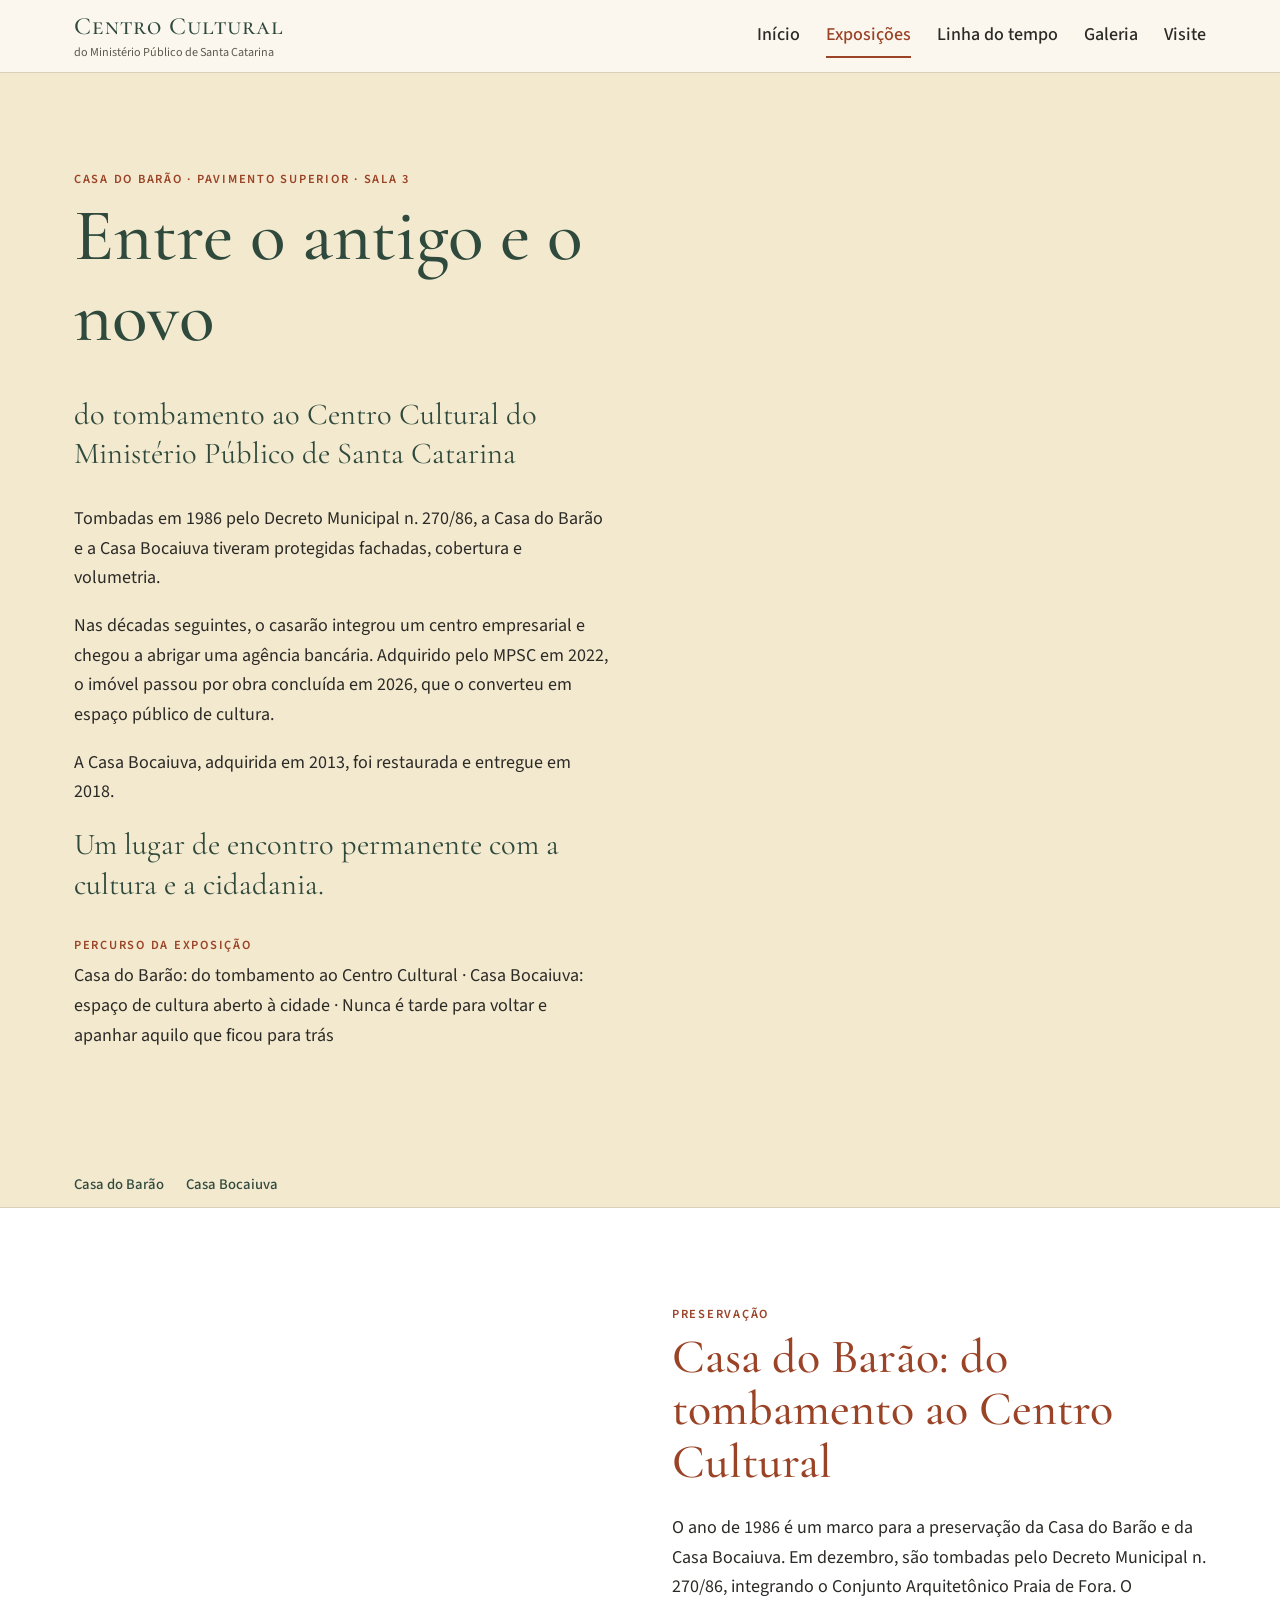
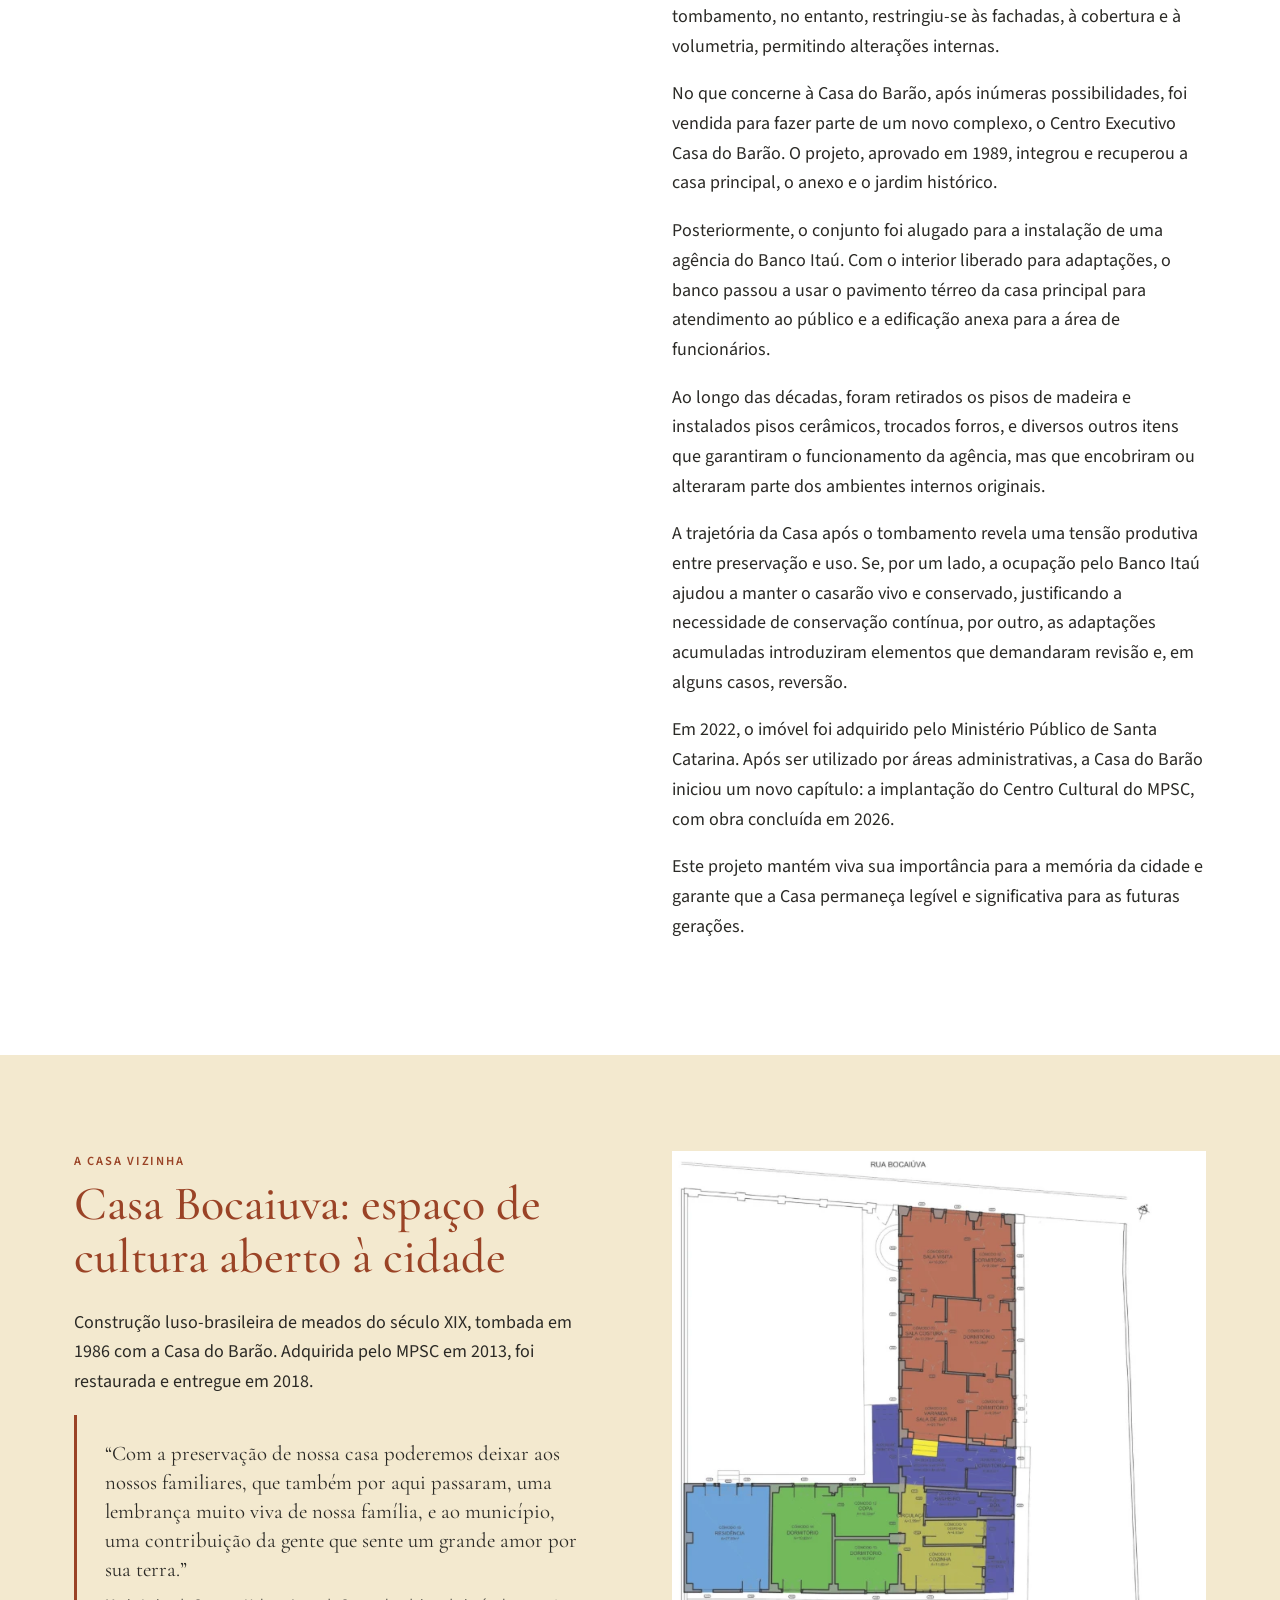
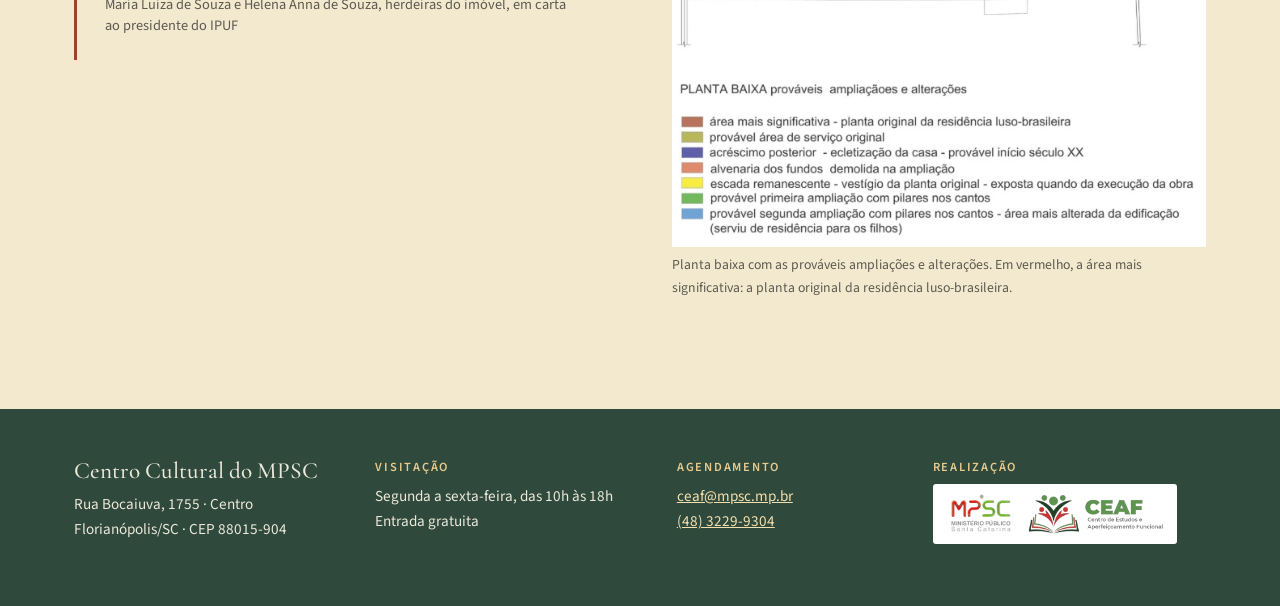
==== antigo-novo.html @ 34cc7387 "Reorganiza o site pelas exposicoes da Casa do Barao Co-Authored-By: Claude Opus 5.5 <noreply@anthrop" ====
<!doctype html>
<html lang="pt-BR"><head><meta charset="utf-8"><meta name="viewport" content="width=device-width,initial-scale=1">
<title>Entre o antigo e o novo · Centro Cultural do MPSC</title>
<meta name="description" content="Exposição Entre o antigo e o novo, na Casa do Barão: do tombamento ao Centro Cultural do Ministério Público de Santa Catarina.">
<link rel="preconnect" href="https://fonts.googleapis.com"><link rel="preconnect" href="https://fonts.gstatic.com" crossorigin>
<link href="https://fonts.googleapis.com/css2?family=Cormorant+Garamond:ital,wght@0,500;0,600;1,500&family=Source+Sans+3:wght@400;500;600&display=swap" rel="stylesheet">
<link rel="stylesheet" href="estilo.css"></head><body>
<div id="topo"></div>
<main id="conteudo">
<section id="apresentacao" class="secao areia"><div class="faixa duas">
  <div><p class="rotulo">Casa do Barão · Pavimento superior · Sala 3</p><h1>Entre o antigo e o novo</h1><p class="lead">do tombamento ao Centro Cultural do Ministério Público de Santa Catarina</p>
  <p>Tombadas em 1986 pelo Decreto Municipal n. 270/86, a Casa do Barão e a Casa Bocaiuva tiveram protegidas fachadas, cobertura e volumetria.</p>
  <p>Nas décadas seguintes, o casarão integrou um centro empresarial e chegou a abrigar uma agência bancária. Adquirido pelo MPSC em 2022, o imóvel passou por obra concluída em 2026, que o converteu em espaço público de cultura.</p>
  <p>A Casa Bocaiuva, adquirida em 2013, foi restaurada e entregue em 2018.</p>
  <p class="lead">Um lugar de encontro permanente com a cultura e a cidadania.</p>
  <p class="rotulo" style="margin-top:26px">Percurso da exposição</p>
  <p>Casa do Barão: do tombamento ao Centro Cultural · Casa Bocaiuva: espaço de cultura aberto à cidade · Nunca é tarde para voltar e apanhar aquilo que ficou para trás</p></div>
  <div class="mosaico"><div data-f="obra-vista" class="larga" data-grande></div><div data-f="barao-3" class="retrato"></div><div data-f="bocaiuva-6" class="retrato"></div></div>
</div></section>

<nav class="capitulos" aria-label="Partes da exposição"><div class="faixa"><a href="#tombamento">Casa do Barão</a><a href="#bocaiuva">Casa Bocaiuva</a></div></nav>

<section id="tombamento" class="secao branco"><div class="faixa duas">
  <div class="mosaico"><div data-f="obra-interior" class="retrato"></div><div data-f="obra-janela" class="retrato"></div><div data-f="obra-vista" class="larga"></div></div>
  <div><p class="rotulo">Preservação</p><h2>Casa do Barão: do tombamento ao Centro Cultural</h2>
  <p>O ano de 1986 é um marco para a preservação da Casa do Barão e da Casa Bocaiuva. Em dezembro, são tombadas pelo Decreto Municipal n. 270/86, integrando o Conjunto Arquitetônico Praia de Fora. O tombamento, no entanto, restringiu-se às fachadas, à cobertura e à volumetria, permitindo alterações internas.</p>
  <p>No que concerne à Casa do Barão, após inúmeras possibilidades, foi vendida para fazer parte de um novo complexo, o Centro Executivo Casa do Barão. O projeto, aprovado em 1989, integrou e recuperou a casa principal, o anexo e o jardim histórico.</p>
  <p>Posteriormente, o conjunto foi alugado para a instalação de uma agência do Banco Itaú. Com o interior liberado para adaptações, o banco passou a usar o pavimento térreo da casa principal para atendimento ao público e a edificação anexa para a área de funcionários.</p>
  <p>Ao longo das décadas, foram retirados os pisos de madeira e instalados pisos cerâmicos, trocados forros, e diversos outros itens que garantiram o funcionamento da agência, mas que encobriram ou alteraram parte dos ambientes internos originais.</p>
  <p>A trajetória da Casa após o tombamento revela uma tensão produtiva entre preservação e uso. Se, por um lado, a ocupação pelo Banco Itaú ajudou a manter o casarão vivo e conservado, justificando a necessidade de conservação contínua, por outro, as adaptações acumuladas introduziram elementos que demandaram revisão e, em alguns casos, reversão.</p>
  <p>Em 2022, o imóvel foi adquirido pelo Ministério Público de Santa Catarina. Após ser utilizado por áreas administrativas, a Casa do Barão iniciou um novo capítulo: a implantação do Centro Cultural do MPSC, com obra concluída em 2026.</p>
  <p>Este projeto mantém viva sua importância para a memória da cidade e garante que a Casa permaneça legível e significativa para as futuras gerações.</p></div>
</div></section>

<section id="bocaiuva" class="secao areia"><div class="faixa duas">
  <div><p class="rotulo">A casa vizinha</p><h2>Casa Bocaiuva: espaço de cultura aberto à cidade</h2>
  <p>Construção luso-brasileira de meados do século XIX, tombada em 1986 com a Casa do Barão. Adquirida pelo MPSC em 2013, foi restaurada e entregue em 2018.</p>
  <blockquote class="citacao">“Com a preservação de nossa casa poderemos deixar aos nossos familiares, que também por aqui passaram, uma lembrança muito viva de nossa família, e ao município, uma contribuição da gente que sente um grande amor por sua terra.”<footer>Maria Luiza de Souza e Helena Anna de Souza, herdeiras do imóvel, em carta ao presidente do IPUF</footer></blockquote>
  <div class="mosaico" style="margin-top:20px"><div data-f="bocaiuva-fachada" class="larga"></div><div data-f="bocaiuva-8"></div><div data-f="bocaiuva"></div></div></div>
  <div><figure class="crop" style="--iw:1556;--ih:2000;--x:480;--y:1020;--w:660;--h:860"><img src="marca/carta-planta.webp" alt="Planta baixa da Casa Bocaiuva com as prováveis ampliações e alterações identificadas por cores"></figure><p class="nota">Planta baixa com as prováveis ampliações e alterações. Em vermelho, a área mais significativa: a planta original da residência luso-brasileira.</p></div>
</div></section>
</main>
<div id="rodape"></div>
<script src="fotos.js"></script><script src="site.js"></script>
</body></html>
---- estilo.css ----
:root{--creme:#fbf7ef;--areia:#f3e9cf;--papel:#fff;--verde:#2f4a3c;--verde-claro:#e2e8dc;--terracota:#9a4326;--rosa:#f1dfd5;--tinta:#2b2a26;--suave:#5d5a50;--linha:#d9d0ba;--serif:"Cormorant Garamond",Georgia,serif;--sans:"Source Sans 3","Segoe UI",sans-serif}
*{box-sizing:border-box}html{scroll-behavior:smooth;scroll-padding-top:88px}body{margin:0;background:var(--creme);color:var(--tinta);font:400 18px/1.65 var(--sans)}img{max-width:100%;display:block}a{color:var(--terracota)}a:hover{color:var(--verde)}:focus-visible{outline:3px solid var(--terracota);outline-offset:2px}
h1,h2,h3{font-family:var(--serif);font-weight:500;line-height:1.1;margin:0 0 .5em;color:var(--verde)}h1{font-size:clamp(2.6rem,6vw,4.6rem)}h2{font-size:clamp(2rem,4vw,3rem);color:var(--terracota)}h3{font-size:1.6rem}p{margin:0 0 1em}
.faixa{width:min(1180px,100%);margin:auto;padding-inline:24px}.estreita{max-width:760px}.secao{padding:clamp(56px,8vw,96px) 0}.areia{background:var(--areia)}.branco{background:var(--papel)}.verde{background:var(--verde);color:#f6f2e6}.verde h1,.verde h2,.verde h3{color:#f6e8c6}.cartao .botao{color:#fff}
.rotulo{font-size:.78rem;font-weight:600;letter-spacing:.14em;text-transform:uppercase;color:var(--terracota);margin-bottom:.5em}.verde .rotulo{color:#e7c98d}.lead{font-family:var(--serif);font-size:clamp(1.45rem,2.5vw,1.9rem);line-height:1.3;color:var(--verde)}
.pular{position:absolute;left:-999px;background:var(--verde);color:#fff;padding:8px 16px;z-index:60}.pular:focus{left:8px;top:8px}
.topo{position:sticky;top:0;z-index:40;background:rgba(251,247,239,.97);border-bottom:1px solid var(--linha)}.topo .faixa{display:flex;align-items:center;justify-content:space-between;min-height:72px;gap:20px}.marca{text-decoration:none;color:var(--verde);line-height:1.1}.marca strong{display:block;font:500 1.55rem var(--serif);font-variant:small-caps;letter-spacing:.04em}.marca span{font-size:.76rem;color:var(--suave)}
.topo nav{display:flex;gap:26px}.topo nav a{color:var(--tinta);text-decoration:none;font-weight:500;padding:6px 0;border-bottom:2px solid transparent}.topo nav a:hover,.topo nav a[aria-current]{color:var(--terracota);border-color:var(--terracota)}.menu-botao{display:none;position:relative;flex:none;width:46px;height:46px;padding:0;background:none;border:1px solid var(--verde);border-radius:3px;cursor:pointer}.menu-botao span{position:absolute;left:11px;right:11px;height:2px;background:var(--verde);transition:transform .2s,opacity .2s,top .2s}.menu-botao span:nth-child(1){top:14px}.menu-botao span:nth-child(2){top:21px}.menu-botao span:nth-child(3){top:28px}.menu-botao[aria-expanded=true] span:nth-child(1){top:21px;transform:rotate(45deg)}.menu-botao[aria-expanded=true] span:nth-child(2){opacity:0}.menu-botao[aria-expanded=true] span:nth-child(3){top:21px;transform:rotate(-45deg)}
.capa{background:var(--creme);text-align:center;padding:36px 0 64px}.capa .fachada{width:min(980px,100%);margin:0 auto 22px}.capa h1{font-variant:small-caps;letter-spacing:.03em;margin-bottom:.1em}.capa .sub{font-family:var(--serif);font-size:clamp(1.3rem,2.6vw,1.9rem);color:var(--verde);margin-bottom:24px}.fio{width:64px;height:2px;background:var(--terracota);margin:0 auto 22px}.capa .expo{font-family:var(--serif);font-style:italic;font-size:clamp(1.3rem,2.4vw,1.75rem);line-height:1.25;color:var(--terracota);margin-bottom:6px}
.botoes{display:flex;gap:12px;justify-content:center;flex-wrap:wrap;margin-top:26px}.botao{display:inline-block;padding:11px 24px;background:var(--verde);color:#fff;text-decoration:none;font-weight:600;border:1px solid var(--verde);border-radius:3px}.botao:hover{background:var(--terracota);border-color:var(--terracota);color:#fff}.botao.claro{background:transparent;color:var(--verde)}.botao.claro:hover{color:#fff}
.duas{display:grid;grid-template-columns:1fr 1fr;gap:clamp(32px,5vw,72px);align-items:start}.tres{display:grid;grid-template-columns:repeat(3,1fr);gap:28px}.mosaico{display:grid;grid-template-columns:repeat(2,1fr);gap:16px}.mosaico .larga{grid-column:1/-1}
.espaco{border-left:3px solid var(--terracota);padding:2px 0 2px 20px}.espaco p{margin:0;color:var(--suave)}
.foto{margin:0}.foto button{display:block;width:100%;padding:0;border:0;background:#e9e2d0;cursor:zoom-in;overflow:hidden}.foto img{width:100%;height:100%;object-fit:cover;aspect-ratio:4/3;transition:transform .35s}.foto button:hover img{transform:scale(1.025)}.foto.livre img{aspect-ratio:auto;height:auto;object-fit:contain}.foto.retrato img{aspect-ratio:4/5;object-position:top}.foto figcaption{font-size:.86rem;line-height:1.35;color:var(--suave);padding-top:7px}.verde .foto figcaption{color:#d9d8c8}
.cartao{background:var(--papel);border:1px solid var(--linha);display:flex;flex-direction:column}.cartao .corpo{padding:24px}.cartao .foto figcaption{display:none}.cartao p:last-child{margin:0}
.capitulos{position:sticky;top:73px;z-index:30;background:var(--areia);border-bottom:1px solid var(--linha);overflow-x:auto}.capitulos .faixa{display:flex;gap:22px;white-space:nowrap;padding-block:9px}.capitulos a{font-size:.92rem;font-weight:500;color:var(--verde);text-decoration:none}.capitulos a:hover{color:var(--terracota);text-decoration:underline}
.cabeca{padding:clamp(44px,7vw,80px) 0 clamp(28px,4vw,44px)}.cabeca p{max-width:760px}
.tempo{list-style:none;margin:32px 0 0;padding:0;position:relative}.tempo:before{content:"";position:absolute;left:43px;top:0;bottom:0;width:3px;background:#8c7f68}.tempo li{position:relative;display:grid;grid-template-columns:90px 1fr;gap:24px;align-items:center;padding:9px 0}.tempo b{display:grid;place-items:center;width:88px;height:88px;border-radius:50%;background:#8c7f68;color:#fff;font:600 1.5rem var(--serif);position:relative}.tempo p{margin:0;max-width:720px}
.citacao{font-family:var(--serif);font-size:1.3rem;line-height:1.4;background:var(--areia);border-left:3px solid var(--terracota);padding:24px 28px;margin:0}.citacao footer{font:400 .9rem var(--sans);color:var(--suave);margin-top:10px}
.crop{position:relative;overflow:hidden;aspect-ratio:var(--w)/var(--h);background:#fff;margin:0}.crop img{position:absolute;max-width:none;width:calc(var(--iw)/var(--w)*100%);left:calc(var(--x)/var(--w)*-100%);top:calc(var(--y)/var(--h)*-100%)}.nota{font-size:.86rem;color:var(--suave);padding-top:7px}
.embreve{border:1px dashed var(--terracota);background:var(--rosa);padding:clamp(24px,4vw,40px)}.selo{display:inline-block;background:var(--terracota);color:#fff;font-size:.76rem;font-weight:600;letter-spacing:.12em;text-transform:uppercase;padding:4px 12px;border-radius:2px;margin-bottom:14px}
.percurso{list-style:none;padding:0;margin:0;border-top:1px solid var(--linha)}.percurso li{padding:8px 0;border-bottom:1px solid var(--linha)}
#filtros{display:flex;flex-wrap:wrap;gap:8px;margin-bottom:26px}#filtros button{font:500 .92rem var(--sans);padding:7px 15px;background:transparent;color:var(--verde);border:1px solid var(--verde);border-radius:20px;cursor:pointer}#filtros button[aria-pressed=true]{background:var(--verde);color:#fff}#galeria{display:grid;grid-template-columns:repeat(auto-fill,minmax(250px,1fr));gap:22px}.foto[hidden]{display:none}
.caixa{width:100vw;height:100dvh;max-width:none;max-height:none;margin:0;border:0;padding:56px 64px 18px;background:rgba(24,27,23,.97);color:#f1eee3}.caixa[open]{display:flex;align-items:center;justify-content:center}.caixa figure{margin:0;display:flex;flex-direction:column;align-items:center;min-width:0;height:100%;flex:1}.caixa img{flex:1;min-height:0;width:100%;object-fit:contain}.caixa figcaption{padding-top:10px;text-align:center;font-size:.95rem}.caixa a{color:#e7c98d;margin-left:10px}.caixa button{background:none;border:1px solid #8e8a7c;color:#fff;cursor:pointer;border-radius:3px}.fechar{position:absolute;top:12px;right:16px;padding:6px 15px;font:500 .9rem var(--sans)}.ant,.prox{position:absolute;top:50%;transform:translateY(-50%);width:44px;height:60px;font-size:1.7rem}.ant{left:10px}.prox{right:10px}
.plantas{display:grid;grid-template-columns:1fr 1fr;gap:24px}.plantas svg{width:100%;height:auto;background:var(--papel);border:1px solid var(--linha)}.plantas text{font-family:var(--serif);font-size:17px;fill:var(--terracota);font-style:italic}.plantas .n{font:600 13px var(--sans);fill:#fff}.plantas .p{font:400 12px var(--sans);fill:var(--suave)}
.dados{display:grid;grid-template-columns:repeat(2,1fr);gap:26px}.dados p:last-child{margin:0}
.rodape{background:var(--verde);color:#ece8da;padding:48px 0;font-size:.95rem}.rodape a{color:#f3dfae}.rodape .rotulo{color:#e7c98d}.rodape-grade{display:grid;grid-template-columns:1.2fr 1.2fr 1fr 1.2fr;gap:28px}.rodape-titulo{font:500 1.45rem var(--serif);margin-bottom:.3em}.logos{display:flex;gap:10px;align-items:center;background:#fff;padding:8px 12px;width:max-content;max-width:100%;border-radius:3px}.logos img{height:44px;width:auto;min-width:0}
@media(max-width:900px){.duas,.plantas{grid-template-columns:1fr}.tres{grid-template-columns:1fr 1fr}.rodape-grade{grid-template-columns:1fr 1fr}.menu-botao{display:block}.topo nav{display:none;position:absolute;top:100%;left:0;right:0;background:var(--creme);border-bottom:1px solid var(--linha);flex-direction:column;gap:0;padding:4px 24px 12px;max-height:calc(100dvh - 73px);overflow-y:auto;box-shadow:0 10px 20px rgba(43,42,38,.14)}.topo nav.aberto{display:flex}.topo nav a{padding:13px 4px;border-bottom:1px solid var(--linha);font-size:1.08rem}.topo nav a:last-child{border-bottom:0}.topo nav a:hover,.topo nav a[aria-current]{border-bottom-color:var(--linha);font-weight:600}.topo nav a:last-child:hover,.topo nav a:last-child[aria-current]{border-bottom:0}}
@media(max-width:600px){body{font-size:17px}.faixa{padding-inline:16px}.tres,.dados,.rodape-grade{grid-template-columns:1fr}.tempo:before{left:31px}.tempo li{grid-template-columns:64px 1fr;gap:14px}.tempo b{width:64px;height:64px;font-size:1.15rem}#galeria{grid-template-columns:1fr 1fr;gap:12px}.caixa{padding:54px 10px 12px}.ant,.prox{top:auto;bottom:10px;transform:none;height:40px}.marca span{font-size:.68rem}}
.agenda{background:var(--papel);border:1px solid var(--linha);padding:clamp(20px,4vw,36px)}.campos{display:grid;grid-template-columns:1fr 1fr;gap:18px}.campo{display:flex;flex-direction:column;gap:5px;min-width:0}.campo.larga{grid-column:1/-1}.campo label{font-weight:600;font-size:.95rem;color:var(--verde)}.campo small{font-weight:400;color:var(--suave)}.campo input,.campo select,.campo textarea{width:100%;min-height:46px;padding:9px 11px;font:400 1rem var(--sans);color:var(--tinta);background:var(--creme);border:1px solid #8c7f68;border-radius:3px}.campo textarea{min-height:104px;resize:vertical}.agenda .botao{margin-top:20px;cursor:pointer;font-family:var(--sans);font-size:1rem}.agenda-nota{font-size:.88rem;color:var(--suave);margin:12px 0 0}.agenda-aviso{margin-top:18px;padding:16px 18px;background:var(--verde-claro);border-left:3px solid var(--verde)}.agenda-aviso p{margin:0 0 10px}.agenda-aviso button{font:600 .92rem var(--sans);padding:8px 14px;background:transparent;color:var(--verde);border:1px solid var(--verde);border-radius:3px;cursor:pointer}
@media(max-width:600px){.campos{grid-template-columns:1fr}.agenda .botao{width:100%}}
@media(prefers-reduced-motion:reduce){html{scroll-behavior:auto}.foto img,.menu-botao span{transition:none}}
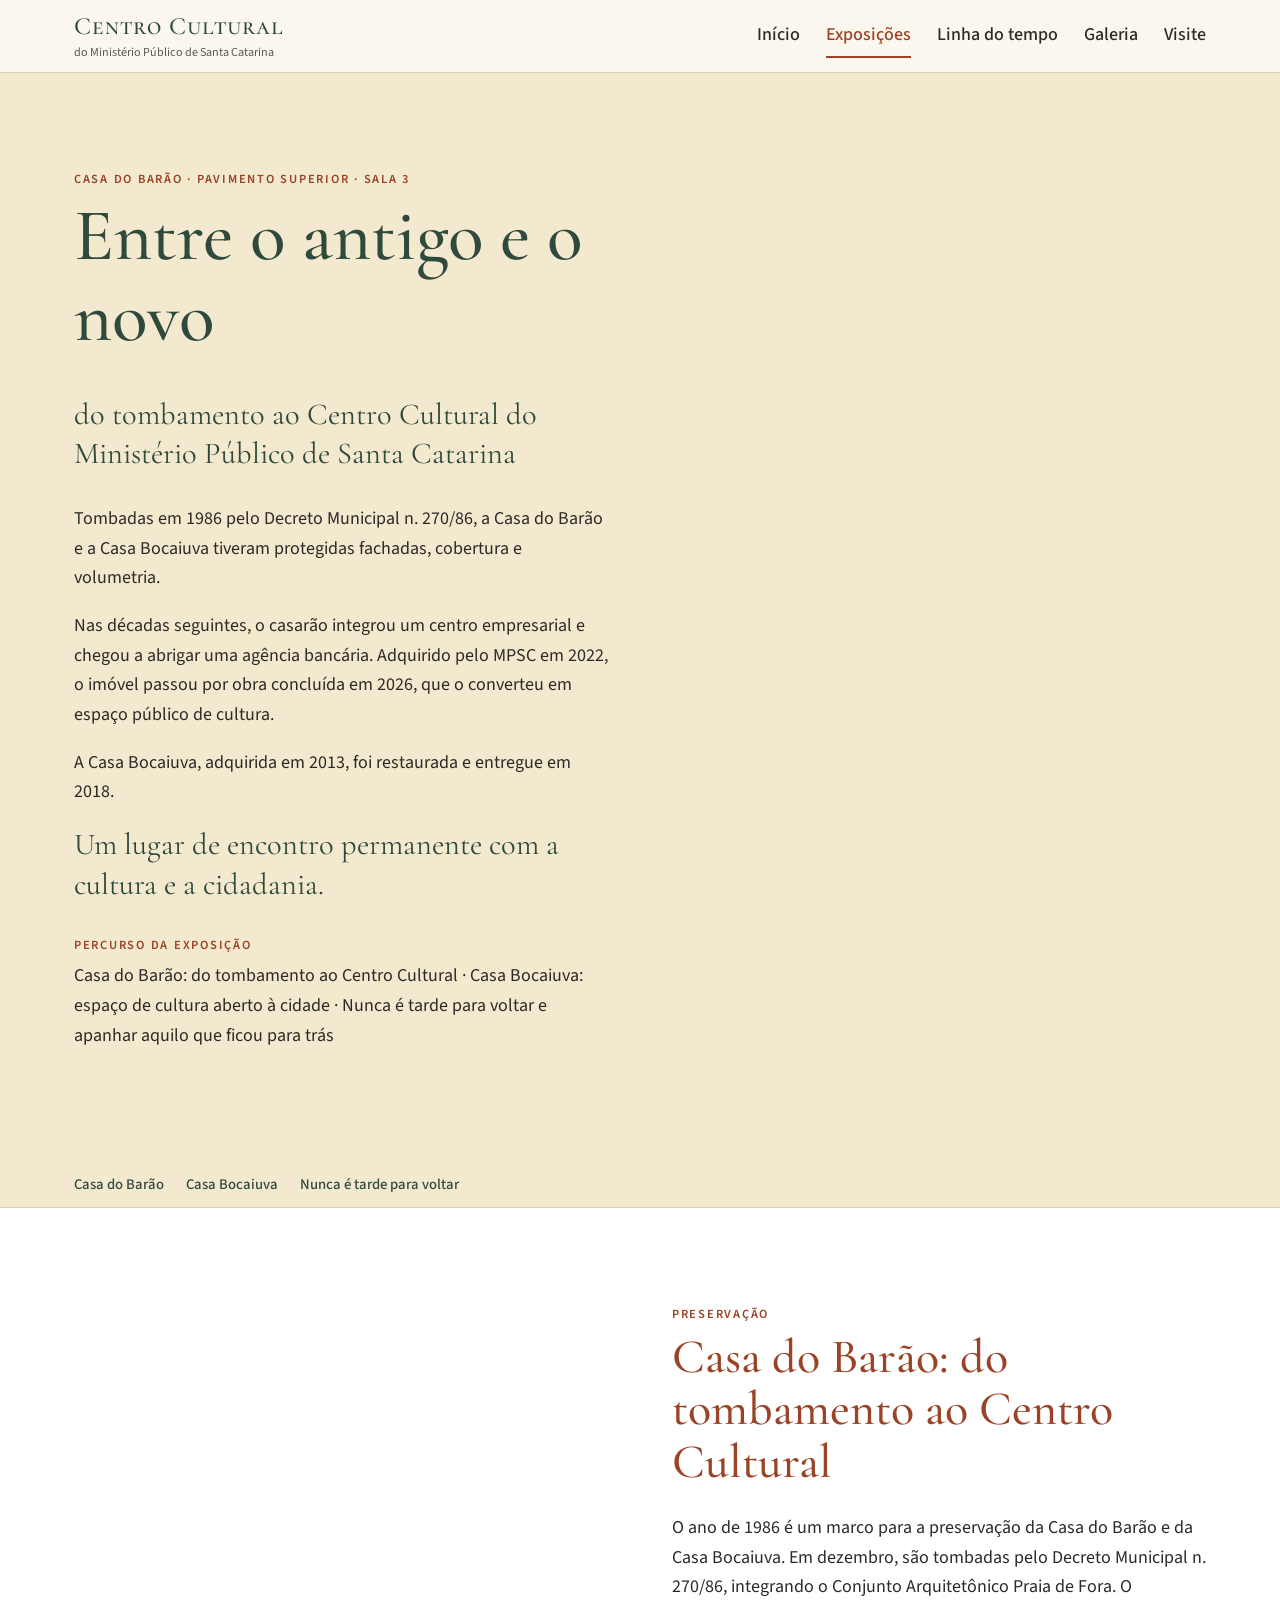
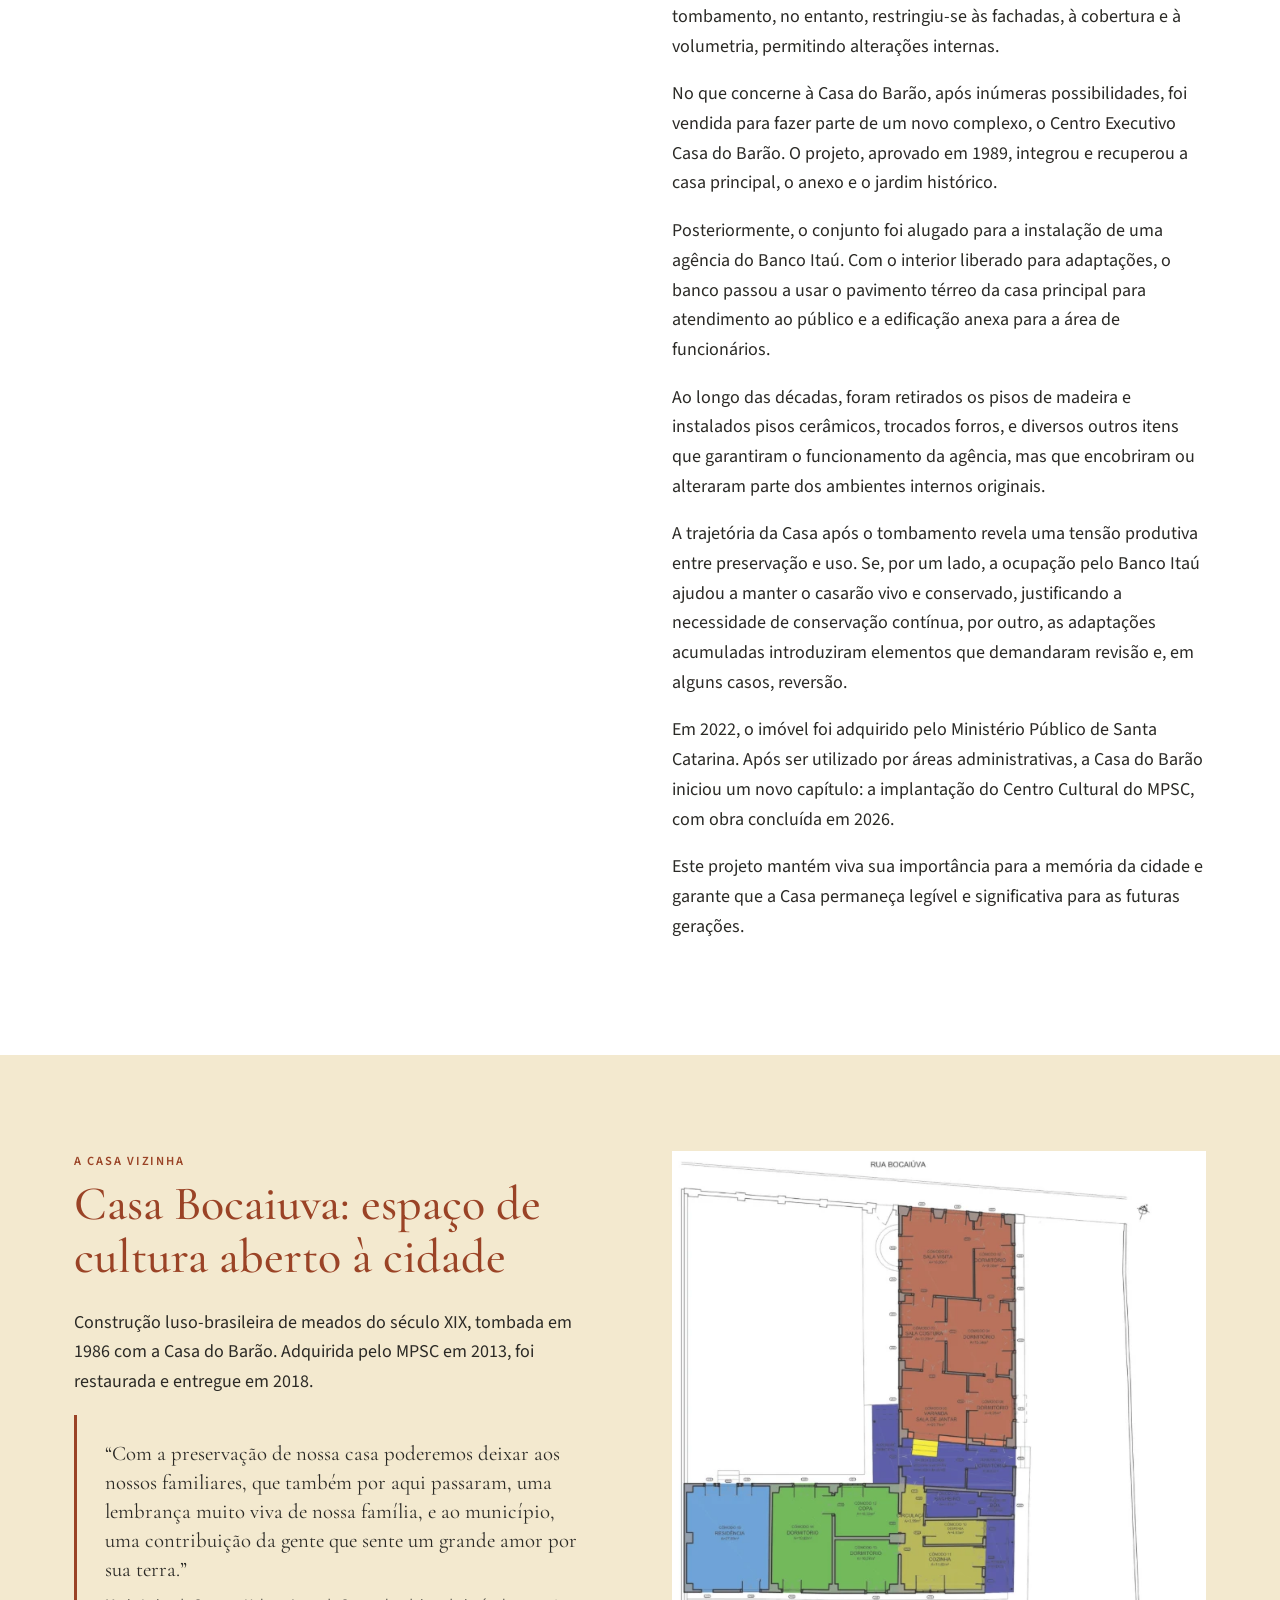
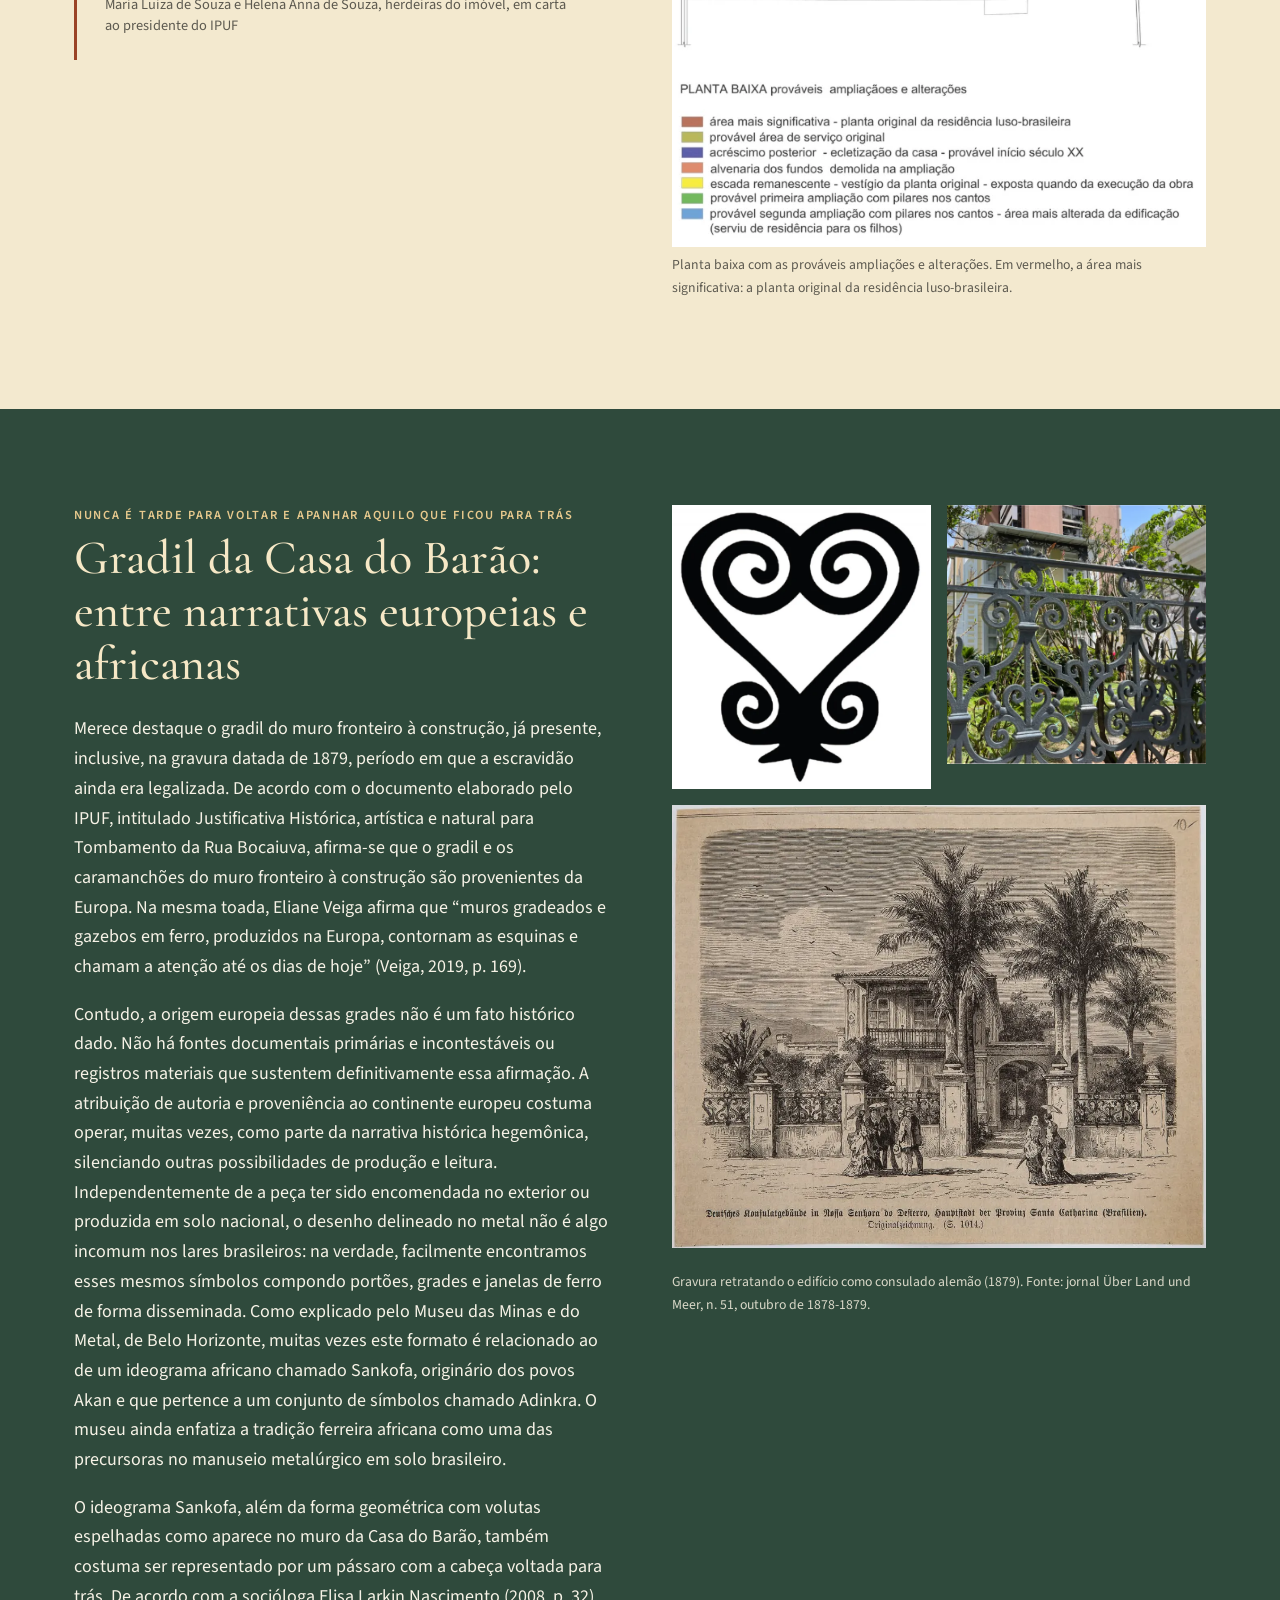
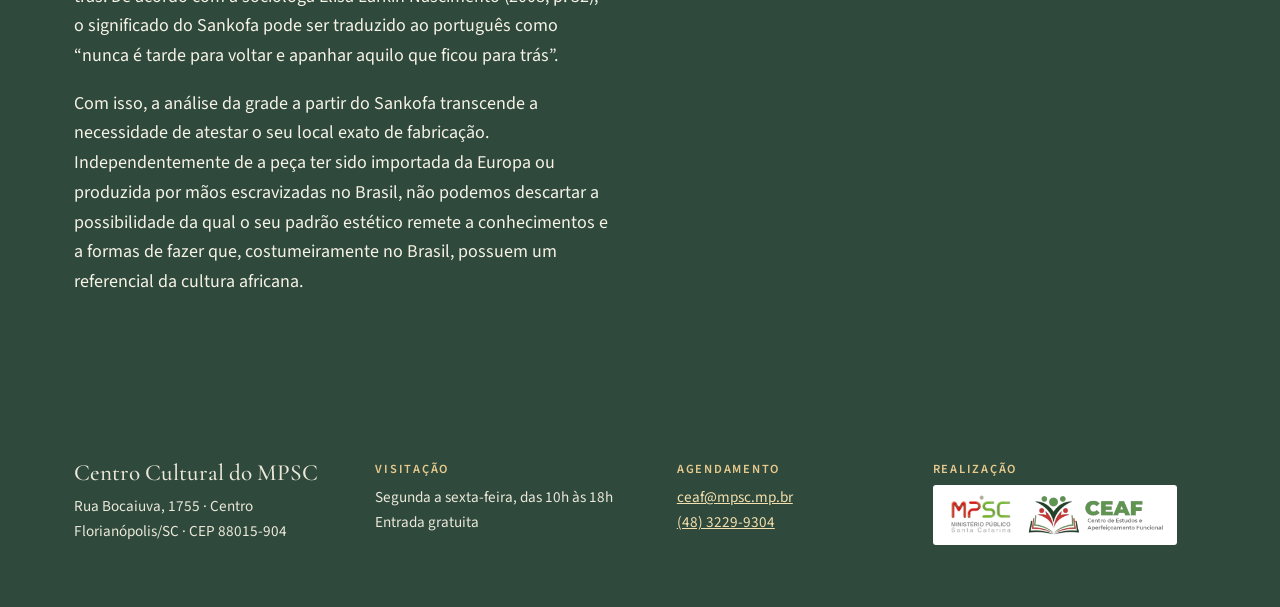
==== commit ad46c4d5: "Move o gradil e o Sankofa para a Sala 3 Co-Authored-By: Claude Opus 5.5 <noreply@anthropic.com>" ====
--- a/antigo-novo.html
+++ b/antigo-novo.html
@@ -18,7 +18,7 @@
   <div class="mosaico"><div data-f="obra-vista" class="larga" data-grande></div><div data-f="barao-3" class="retrato"></div><div data-f="bocaiuva-6" class="retrato"></div></div>
 </div></section>
 
-<nav class="capitulos" aria-label="Partes da exposição"><div class="faixa"><a href="#tombamento">Casa do Barão</a><a href="#bocaiuva">Casa Bocaiuva</a></div></nav>
+<nav class="capitulos" aria-label="Partes da exposição"><div class="faixa"><a href="#tombamento">Casa do Barão</a><a href="#bocaiuva">Casa Bocaiuva</a><a href="#gradil">Nunca é tarde para voltar</a></div></nav>
 
 <section id="tombamento" class="secao branco"><div class="faixa duas">
   <div class="mosaico"><div data-f="obra-interior" class="retrato"></div><div data-f="obra-janela" class="retrato"></div><div data-f="obra-vista" class="larga"></div></div>
@@ -39,6 +39,20 @@
   <div class="mosaico" style="margin-top:20px"><div data-f="bocaiuva-fachada" class="larga"></div><div data-f="bocaiuva-8"></div><div data-f="bocaiuva"></div></div></div>
   <div><figure class="crop" style="--iw:1556;--ih:2000;--x:480;--y:1020;--w:660;--h:860"><img src="marca/carta-planta.webp" alt="Planta baixa da Casa Bocaiuva com as prováveis ampliações e alterações identificadas por cores"></figure><p class="nota">Planta baixa com as prováveis ampliações e alterações. Em vermelho, a área mais significativa: a planta original da residência luso-brasileira.</p></div>
 </div></section>
+
+<section id="gradil" class="secao verde"><div class="faixa duas">
+  <div><p class="rotulo">Nunca é tarde para voltar e apanhar aquilo que ficou para trás</p><h2>Gradil da Casa do Barão: entre narrativas europeias e africanas</h2>
+  <p>Merece destaque o gradil do muro fronteiro à construção, já presente, inclusive, na gravura datada de 1879, período em que a escravidão ainda era legalizada. De acordo com o documento elaborado pelo IPUF, intitulado Justificativa Histórica, artística e natural para Tombamento da Rua Bocaiuva, afirma-se que o gradil e os caramanchões do muro fronteiro à construção são provenientes da Europa. Na mesma toada, Eliane Veiga afirma que “muros gradeados e gazebos em ferro, produzidos na Europa, contornam as esquinas e chamam a atenção até os dias de hoje” (Veiga, 2019, p. 169).</p>
+  <p>Contudo, a origem europeia dessas grades não é um fato histórico dado. Não há fontes documentais primárias e incontestáveis ou registros materiais que sustentem definitivamente essa afirmação. A atribuição de autoria e proveniência ao continente europeu costuma operar, muitas vezes, como parte da narrativa histórica hegemônica, silenciando outras possibilidades de produção e leitura. Independentemente de a peça ter sido encomendada no exterior ou produzida em solo nacional, o desenho delineado no metal não é algo incomum nos lares brasileiros: na verdade, facilmente encontramos esses mesmos símbolos compondo portões, grades e janelas de ferro de forma disseminada. Como explicado pelo Museu das Minas e do Metal, de Belo Horizonte, muitas vezes este formato é relacionado ao de um ideograma africano chamado Sankofa, originário dos povos Akan e que pertence a um conjunto de símbolos chamado Adinkra. O museu ainda enfatiza a tradição ferreira africana como uma das precursoras no manuseio metalúrgico em solo brasileiro.</p>
+  <p>O ideograma Sankofa, além da forma geométrica com volutas espelhadas como aparece no muro da Casa do Barão, também costuma ser representado por um pássaro com a cabeça voltada para trás. De acordo com a socióloga Elisa Larkin Nascimento (2008, p. 32), o significado do Sankofa pode ser traduzido ao português como “nunca é tarde para voltar e apanhar aquilo que ficou para trás”.</p>
+  <p>Com isso, a análise da grade a partir do Sankofa transcende a necessidade de atestar o seu local exato de fabricação. Independentemente de a peça ter sido importada da Europa ou produzida por mãos escravizadas no Brasil, não podemos descartar a possibilidade da qual o seu padrão estético remete a conhecimentos e a formas de fazer que, costumeiramente no Brasil, possuem um referencial da cultura africana.</p></div>
+  <div class="mosaico">
+    <figure class="crop" style="--iw:1778;--ih:2000;--x:120;--y:250;--w:640;--h:700"><img src="marca/gradil.webp" alt="Símbolo Sankofa: coração formado por volutas espelhadas"></figure>
+    <figure class="crop" style="--iw:1778;--ih:2000;--x:1000;--y:183;--w:578;--h:578"><img src="marca/gradil.webp" alt="Detalhe do gradil de ferro da Casa do Barão, com volutas semelhantes ao Sankofa"></figure>
+    <figure class="crop larga" style="--iw:1778;--ih:2000;--x:117;--y:1002;--w:903;--h:750"><img src="marca/gradil.webp" alt="Gravura de 1879 mostrando o edifício como consulado alemão, com o gradil diante da casa"></figure>
+    <p class="nota larga" style="color:#d9d8c8">Gravura retratando o edifício como consulado alemão (1879). Fonte: jornal Über Land und Meer, n. 51, outubro de 1878-1879.</p>
+  </div>
+</div></section>
 </main>
 <div id="rodape"></div>
 <script src="fotos.js"></script><script src="site.js"></script>
